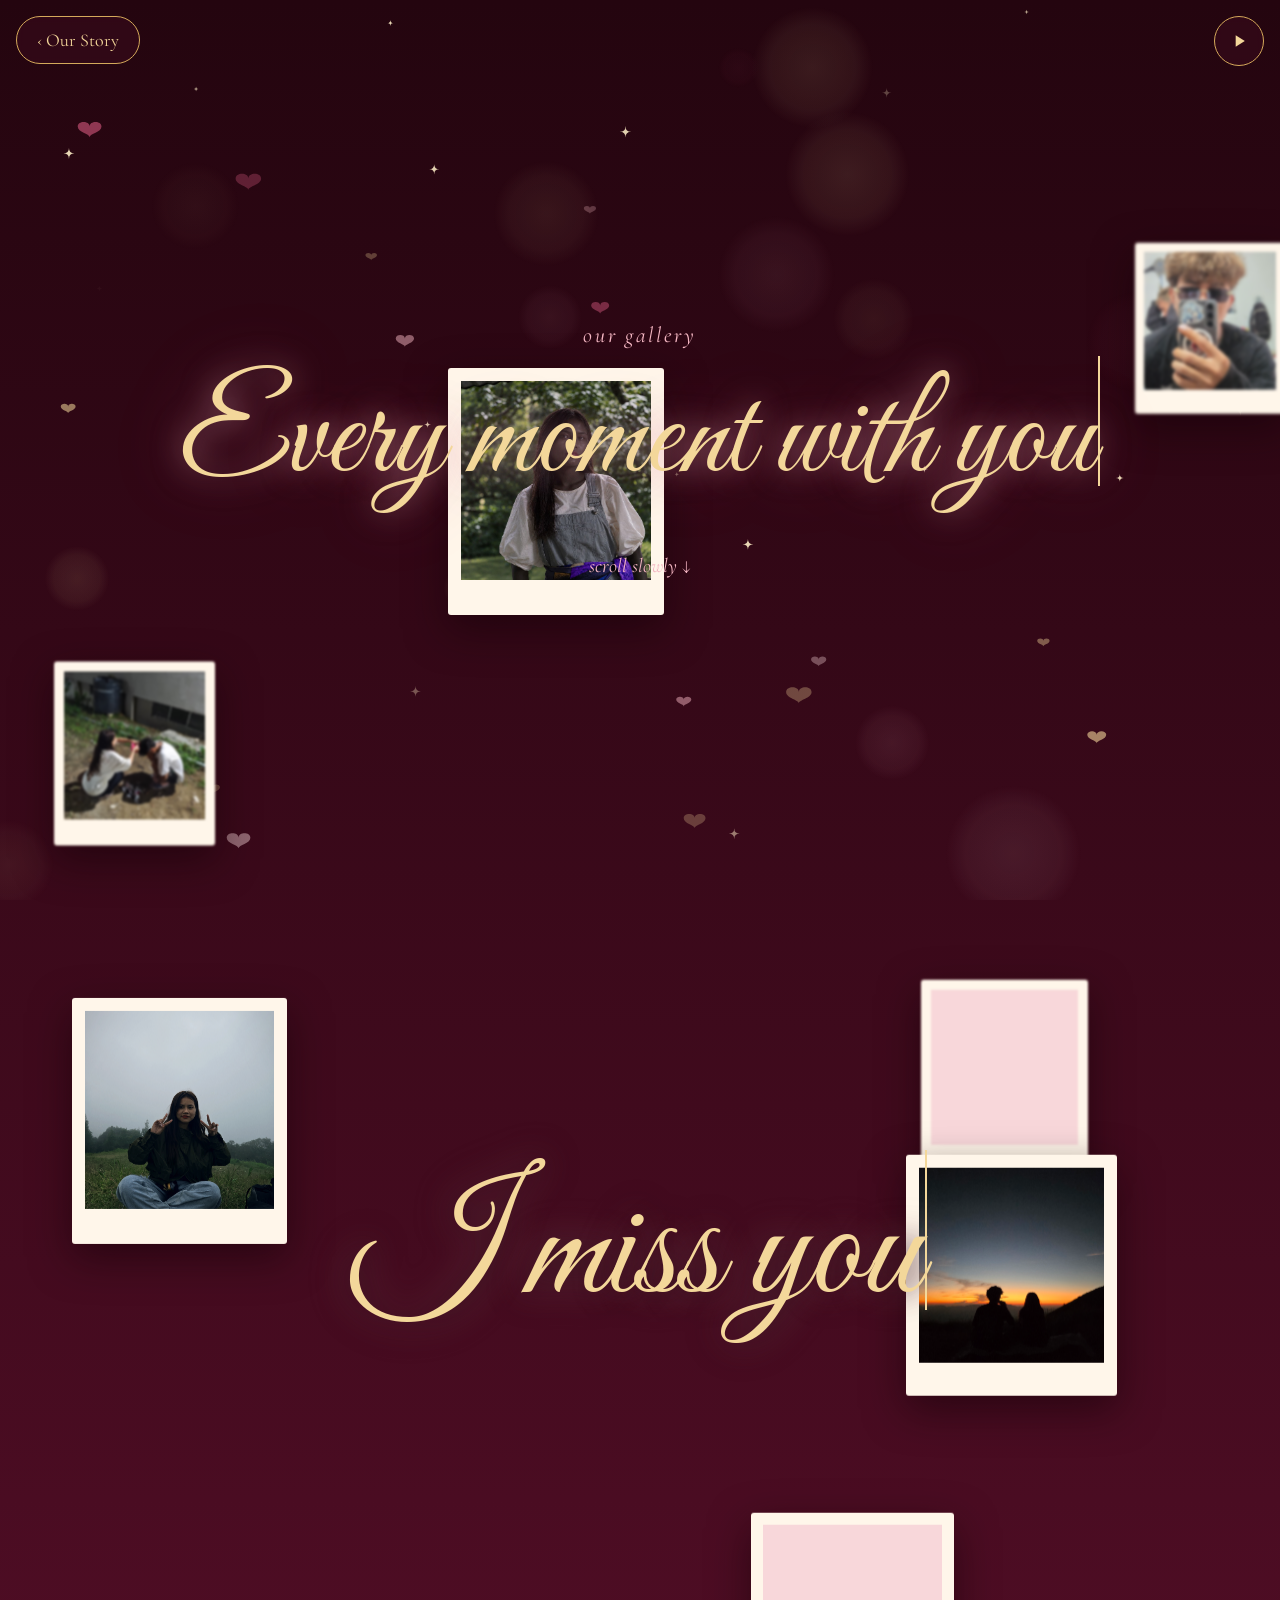
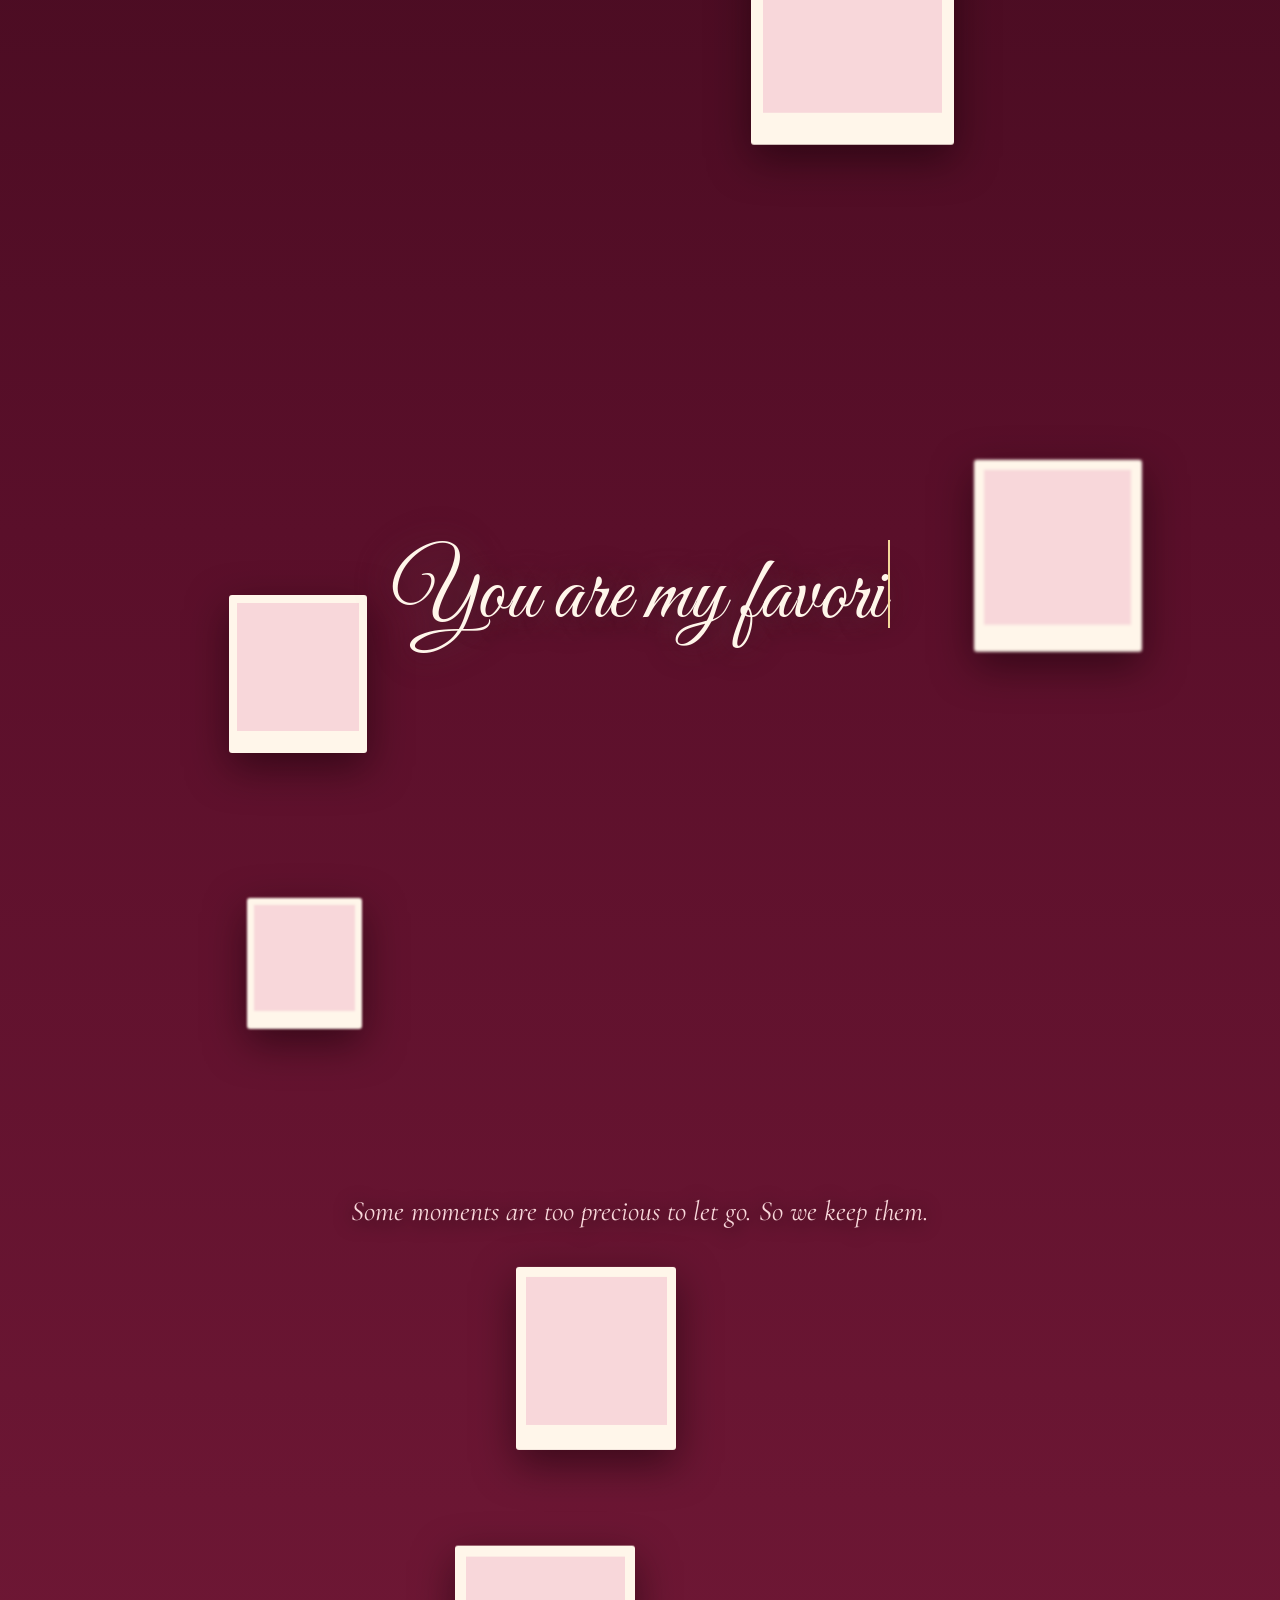
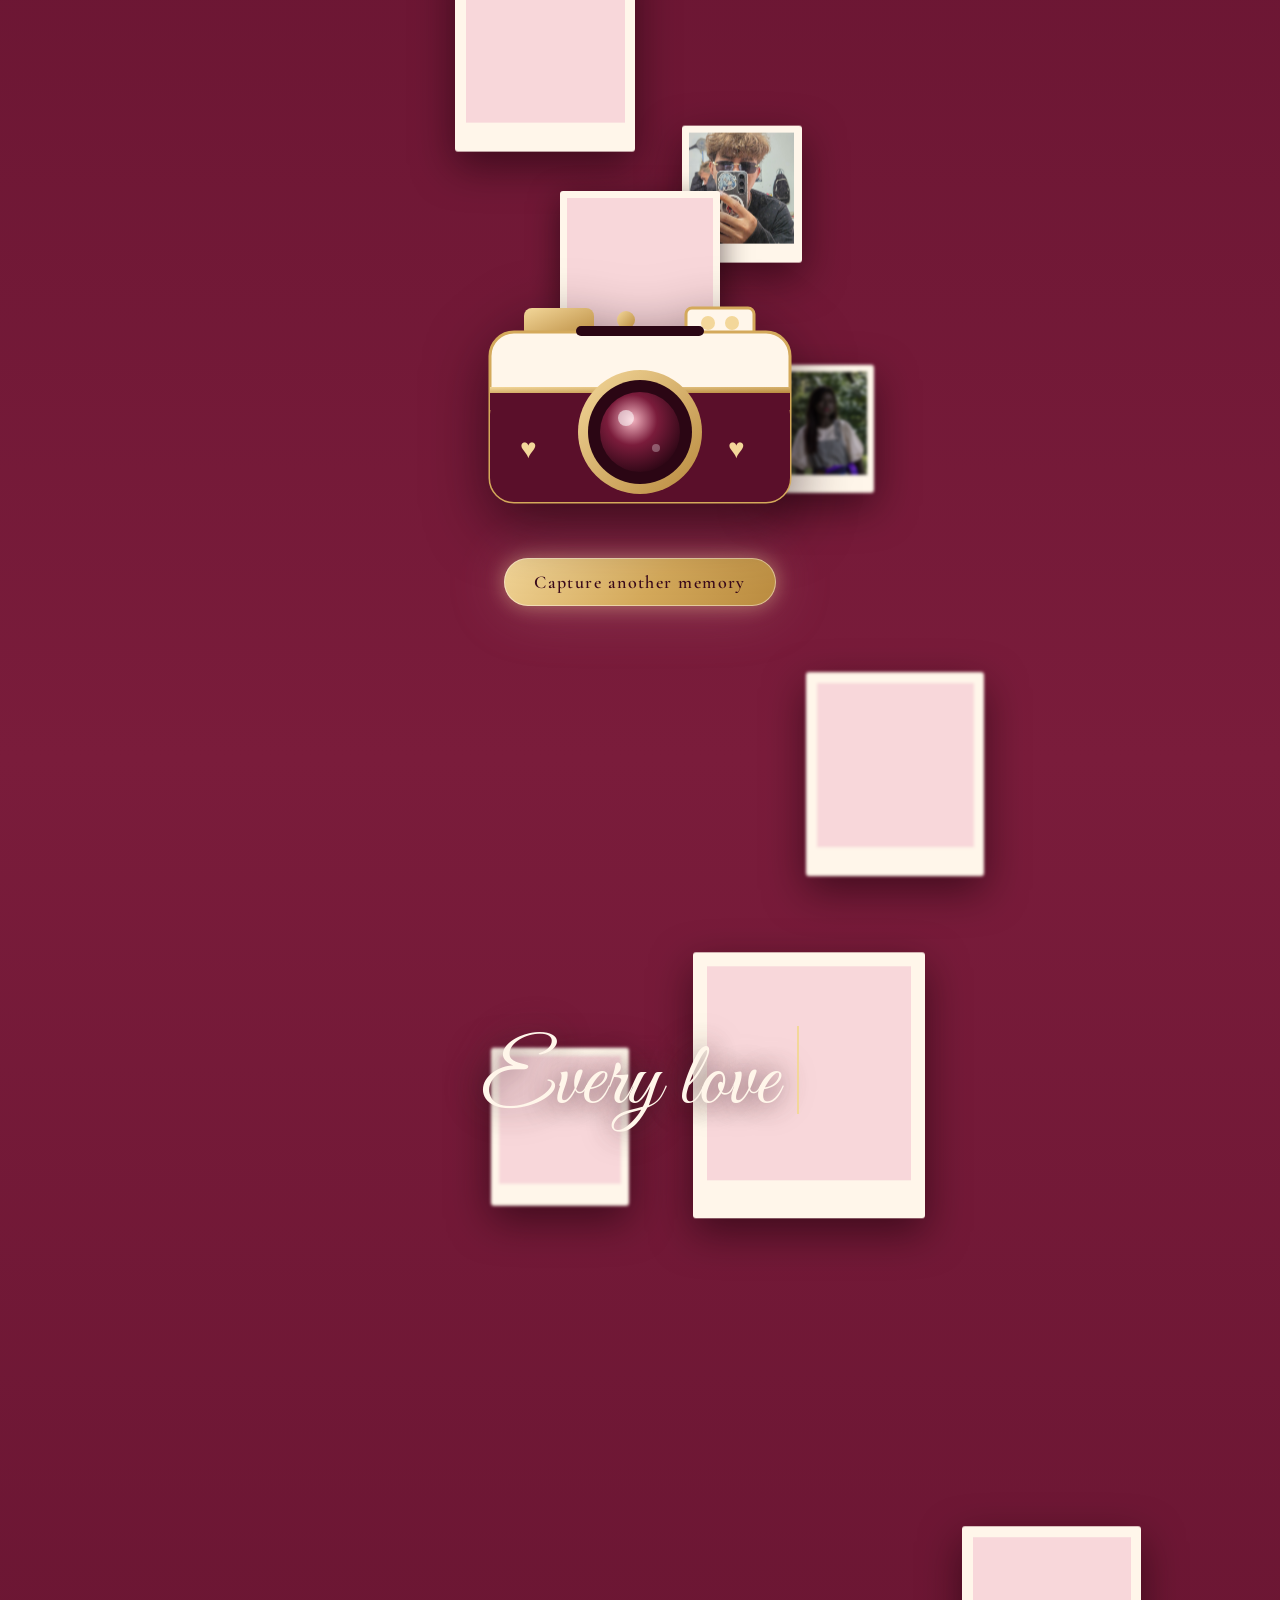
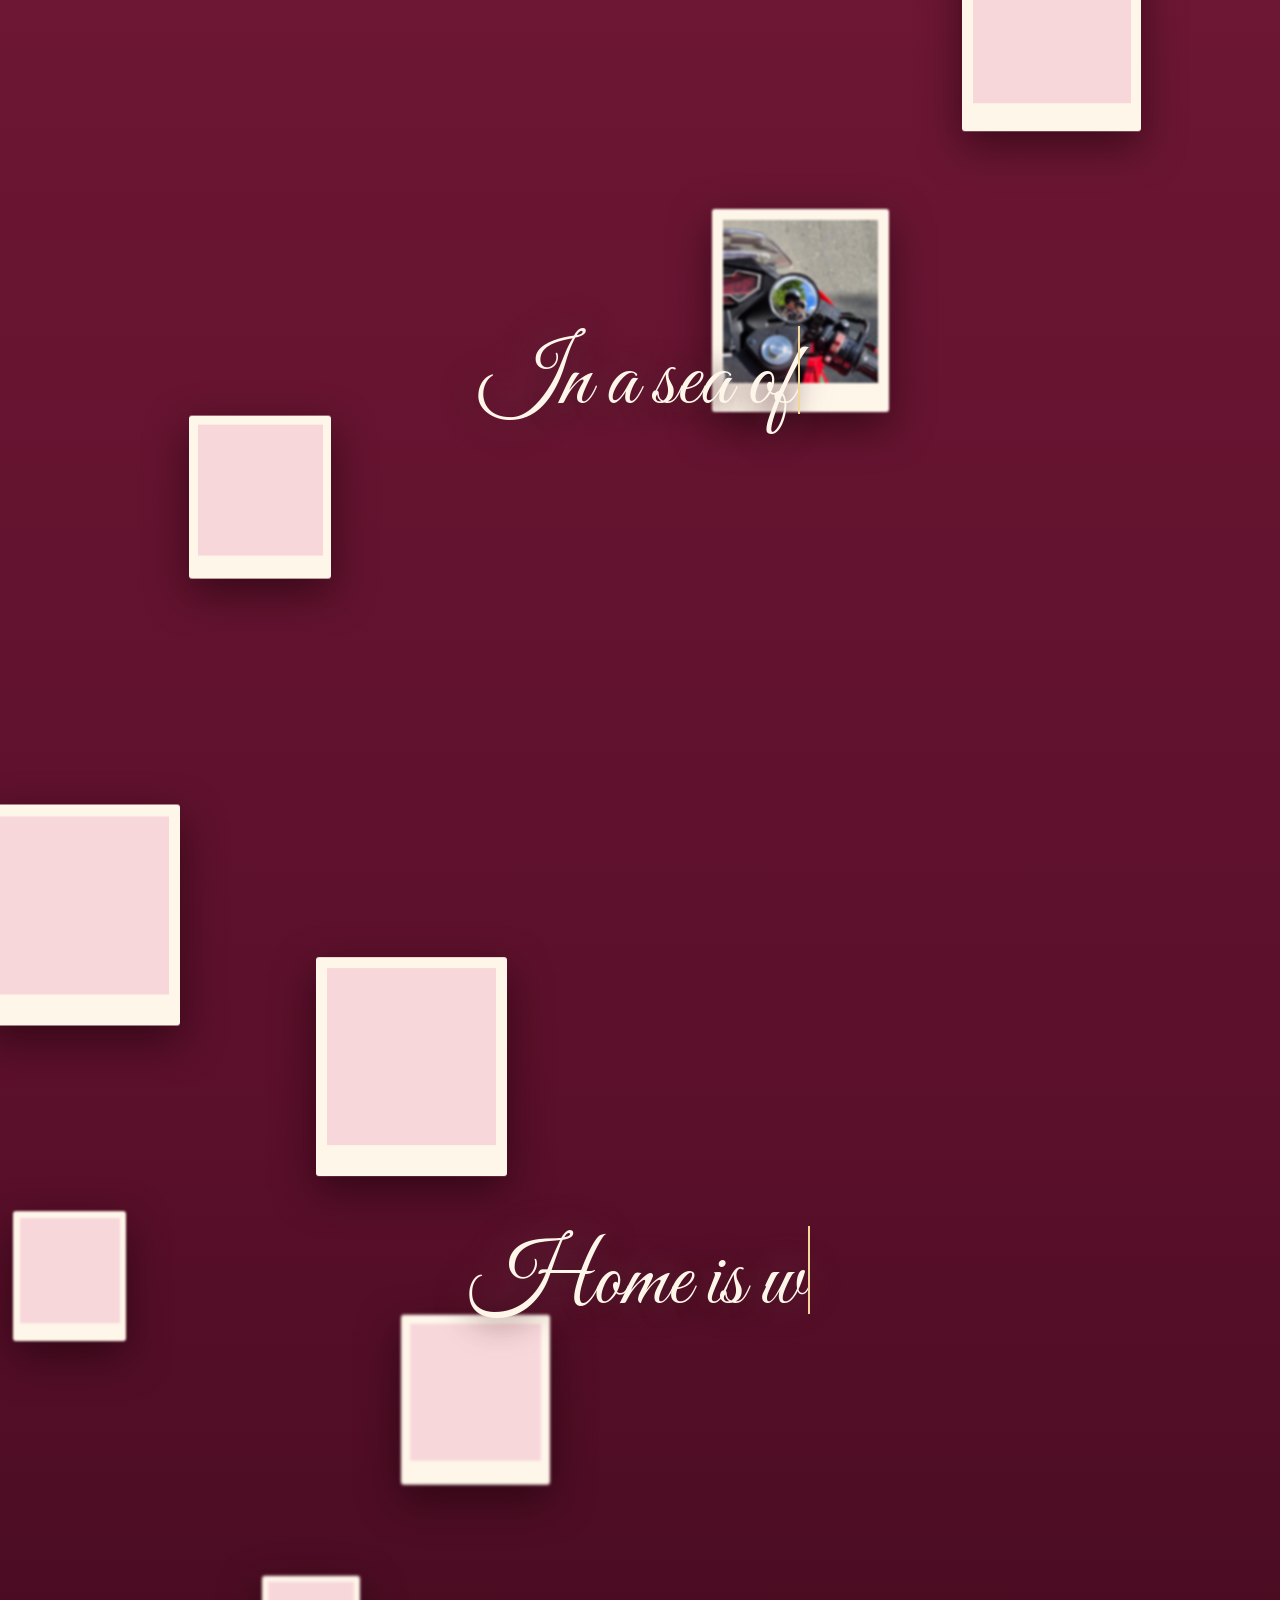
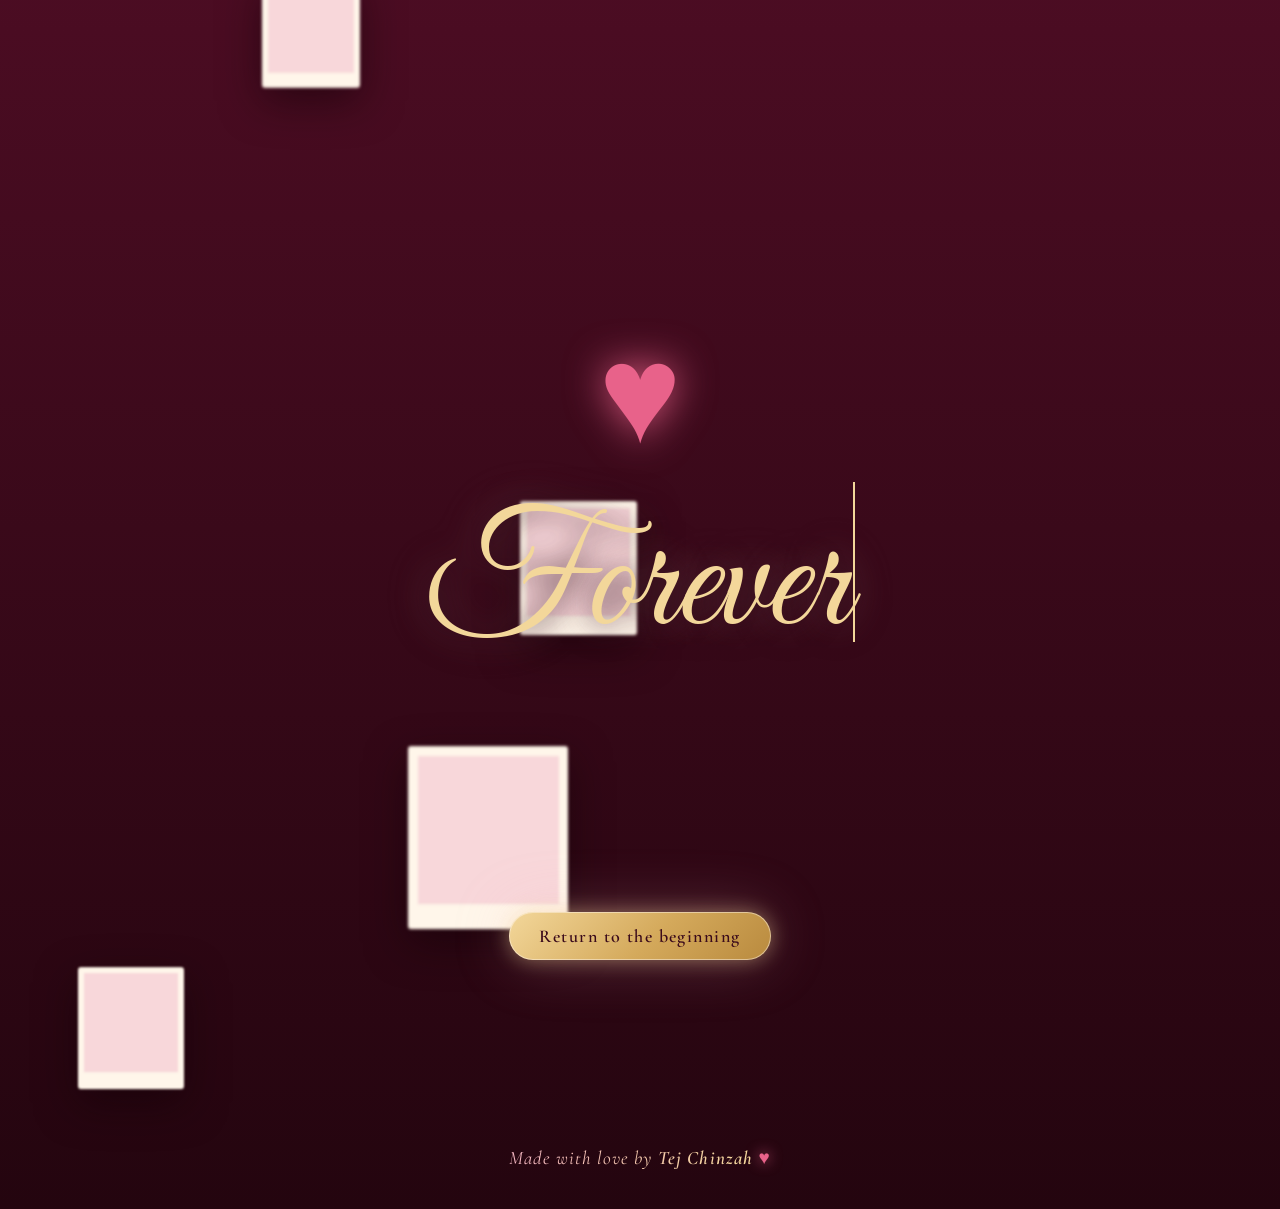
==== gallery.html @ 52e5affe "Initial commit: romantic couple gallery website" ====
<!DOCTYPE html>
<html lang="en">
<head>
<meta charset="utf-8">
<meta name="viewport" content="width=device-width, initial-scale=1, viewport-fit=cover">
<title>Our Gallery ♥</title>
<link rel="preconnect" href="https://fonts.googleapis.com">
<link rel="preconnect" href="https://fonts.gstatic.com" crossorigin>
<link href="https://fonts.googleapis.com/css2?family=Cormorant+Garamond:ital,wght@0,400;0,600;1,400&family=Great+Vibes&display=swap" rel="stylesheet">
<link rel="stylesheet" href="style.css">
</head>
<body data-page="gallery">
<canvas id="fx" aria-hidden="true"></canvas>
<div class="curtain" aria-hidden="true"><span>♥</span></div>
<div class="progress" id="progress"></div>

<a href="index.html" class="back-link" data-go>‹ Our Story</a>
<button class="music-btn" id="musicBtn" aria-label="Play or pause music" title="Music">
  <span class="eq"><i></i><i></i><i></i><i></i></span>
  <svg class="ico-play" viewBox="0 0 24 24" width="20" height="20"><path fill="currentColor" d="M8 5v14l11-7z"/></svg>
</button>

<main id="gallery">
  <!-- Floating, parallax photos are generated here by script.js -->
  <div class="photo-field" id="photoField" aria-hidden="true"></div>

  <section class="gallery-hero">
    <p class="kicker reveal">our gallery</p>
    <h1 class="script-title type" data-text="Every moment with you"></h1>
    <p class="scroll-hint reveal">scroll slowly ↓</p>
  </section>

  <section class="quote-section">
    <h2 class="quote huge type" data-text="I miss you"></h2>
  </section>

  <section class="quote-section">
    <h2 class="quote type" data-text="You are my favorite hello and my hardest goodbye"></h2>
  </section>

  <section class="camera-section" id="cameraSection">
    <p class="quote-small reveal">Some moments are too precious to let go. So we keep them.</p>
    <div class="camera-stage" id="stage">
      <div class="flash" id="flash"></div>
      <div class="camera" id="camera">
        <svg viewBox="0 0 320 260" role="img" aria-label="Vintage instant camera">
          <defs>
            <radialGradient id="lens" cx="40%" cy="35%" r="70%">
              <stop offset="0" stop-color="#f4b6c2"/><stop offset=".45" stop-color="#7a1c3b"/><stop offset="1" stop-color="#2b0614"/>
            </radialGradient>
            <linearGradient id="gold" x1="0" y1="0" x2="1" y2="1">
              <stop offset="0" stop-color="#f3d79a"/><stop offset="1" stop-color="#b98a3e"/>
            </linearGradient>
          </defs>
          <rect x="44" y="46" width="70" height="30" rx="8" fill="url(#gold)"/>
          <rect x="206" y="46" width="68" height="30" rx="6" fill="#fff6ea" stroke="#d4a95b" stroke-width="3"/>
          <circle cx="228" cy="61" r="7" fill="#f3d79a"/><circle cx="252" cy="61" r="7" fill="#f3d79a"/>
          <circle cx="146" cy="58" r="9" fill="url(#gold)"/>
          <rect x="10" y="70" width="300" height="170" rx="24" fill="#fff6ea" stroke="#d4a95b" stroke-width="3"/>
          <rect x="10" y="128" width="300" height="112" rx="24" fill="#5a0f2a"/>
          <rect x="10" y="128" width="300" height="20" fill="#5a0f2a"/>
          <rect x="10" y="125" width="300" height="6" fill="url(#gold)"/>
          <rect x="96" y="64" width="128" height="10" rx="5" fill="#2b0614"/>
          <circle cx="160" cy="170" r="62" fill="url(#gold)"/>
          <circle cx="160" cy="170" r="52" fill="#2b0614"/>
          <circle cx="160" cy="170" r="40" fill="url(#lens)"/>
          <circle cx="146" cy="156" r="8" fill="#fff" opacity=".55"/>
          <circle cx="176" cy="186" r="4" fill="#fff" opacity=".3"/>
          <text x="40" y="196" font-size="28" fill="#f3d79a" font-family="serif">♥</text>
          <text x="248" y="196" font-size="28" fill="#f3d79a" font-family="serif">♥</text>
        </svg>
      </div>
    </div>
    <button class="enter-btn small" id="shootBtn" type="button"><span class="shine"></span>Capture another memory</button>
  </section>

  <section class="quote-section">
    <h2 class="quote type" data-text="Every love story is beautiful, but ours is my favorite"></h2>
  </section>

  <section class="quote-section">
    <h2 class="quote type" data-text="In a sea of people, my eyes will always search for you"></h2>
  </section>

  <section class="quote-section">
    <h2 class="quote type" data-text="Home is wherever I am with you"></h2>
  </section>

  <section class="quote-section finale">
    <div class="big-heart reveal" aria-hidden="true">♥</div>
    <h2 class="quote huge type" data-text="Forever, and a day"></h2>
    <a href="index.html" class="enter-btn small reveal" data-go><span class="shine"></span>Return to the beginning</a>
  </section>

  <footer class="footer">
    <span class="made">Made with love by <b>Tej Chinzah</b></span> <span class="heart" aria-hidden="true">♥</span>
  </footer>
</main>
<script src="script.js"></script>
</body>
</html>
---- style.css ----
:root{
  --blush:#f8d7da; --pink:#f4b6c2; --rose:#c75a7c;
  --gold:#d4a95b; --gold-l:#f3d79a; --gold-d:#b98a3e;
  --burgundy:#5a0f2a; --wine:#3a0a1b; --night:#24050f;
  --cream:#fff6ea;
  --script:'Great Vibes','Snell Roundhand',cursive;
  --serif:'Cormorant Garamond',Georgia,'Times New Roman',serif;
}
*{box-sizing:border-box;margin:0;padding:0}
html{scroll-behavior:smooth;-webkit-text-size-adjust:100%}
body{
  font-family:var(--serif);font-size:20px;color:var(--cream);
  background:linear-gradient(180deg,var(--night) 0%,var(--burgundy) 28%,#7a1c3b 52%,var(--burgundy) 78%,var(--night) 100%);
  background-attachment:scroll;overflow-x:hidden;min-height:100svh;
}
body[data-page="landing"]{
  background:radial-gradient(ellipse at 50% 30%,#7a1c3b 0%,var(--burgundy) 45%,var(--night) 100%);
  overflow:hidden;height:100svh;
}
a{color:inherit;text-decoration:none}
#fx{position:fixed;inset:0;width:100%;height:100%;z-index:1;pointer-events:none}

/* ---------- Page transition ---------- */
.curtain{position:fixed;inset:0;z-index:100;pointer-events:none;display:grid;place-items:center;
  background:radial-gradient(circle,#c75a7c 0%,var(--burgundy) 70%);
  clip-path:circle(0% at 50% 50%);animation:curtainOut 1.3s .1s cubic-bezier(.7,0,.2,1) both}
.curtain span{font-size:80px;color:var(--gold-l);animation:beat 1s infinite}
body.leaving .curtain{animation:curtainIn .9s cubic-bezier(.7,0,.2,1) forwards;pointer-events:all}
@keyframes curtainOut{from{clip-path:circle(150% at 50% 50%)}to{clip-path:circle(0% at 50% 50%)}}
@keyframes curtainIn{from{clip-path:circle(0% at 50% 50%)}to{clip-path:circle(150% at 50% 50%)}}

/* ---------- Music button ---------- */
.music-btn{position:fixed;top:max(16px,env(safe-area-inset-top));right:16px;z-index:60;width:50px;height:50px;border-radius:50%;
  border:1px solid var(--gold);background:rgba(58,10,27,.6);backdrop-filter:blur(6px);color:var(--gold-l);
  display:grid;place-items:center;cursor:pointer;transition:box-shadow .3s,transform .3s}
.music-btn:hover{transform:scale(1.08);box-shadow:0 0 22px rgba(243,215,154,.55)}
.music-btn:focus-visible,.enter-btn:focus-visible,.back-link:focus-visible{outline:2px solid var(--gold-l);outline-offset:4px}
.music-btn .eq{display:none;gap:3px;align-items:flex-end;height:18px}
.music-btn .eq i{width:3px;background:var(--gold-l);border-radius:2px;height:6px;animation:eq 1s ease-in-out infinite}
.music-btn .eq i:nth-child(2){animation-delay:.2s}.music-btn .eq i:nth-child(3){animation-delay:.4s}.music-btn .eq i:nth-child(4){animation-delay:.6s}
.music-btn.playing .eq{display:flex}.music-btn.playing .ico-play{display:none}
.music-btn.playing{animation:glow 2.4s ease-in-out infinite}
@keyframes eq{0%,100%{height:5px}50%{height:18px}}
@keyframes glow{0%,100%{box-shadow:0 0 8px rgba(243,215,154,.3)}50%{box-shadow:0 0 24px rgba(243,215,154,.7)}}

/* ---------- Landing ---------- */
.hero{position:relative;z-index:5;height:100svh;display:flex;flex-direction:column;align-items:center;justify-content:center;
  text-align:center;padding:24px 20px 90px}
.kicker{font-style:italic;font-size:clamp(17px,2.4vw,22px);color:var(--pink);letter-spacing:.12em}
.title{font-family:var(--script);font-weight:400;font-size:clamp(68px,17vw,190px);line-height:1.05;color:var(--gold-l);
  text-shadow:0 0 30px rgba(244,182,194,.55),0 0 80px rgba(199,90,124,.5);margin:6px 0}
.title span{display:inline-block;opacity:0;transform:translateY(30px) scale(.8);filter:blur(10px);animation:letterIn 1.1s cubic-bezier(.2,.7,.2,1) forwards}
@keyframes letterIn{to{opacity:1;transform:none;filter:none}}
.names{font-family:var(--script);font-size:clamp(34px,6vw,64px);color:var(--blush)}
.amp{color:var(--gold);padding:0 .15em}
.tagline{min-height:3.2em;max-width:640px;font-size:clamp(19px,2.6vw,26px);font-style:italic;color:var(--cream);margin:18px 0 28px;line-height:1.5}
.hint{margin-top:22px;font-size:16px;color:var(--pink);opacity:.8}
.fade-late{opacity:0;animation:fadeUp 1.4s var(--d,0s) ease forwards}
@keyframes fadeUp{from{opacity:0;transform:translateY(22px)}to{opacity:1;transform:none}}

.type.typing::after,.type-auto.typing::after{content:"";display:inline-block;width:2px;height:1em;margin-left:4px;vertical-align:-.12em;background:var(--gold-l);animation:blink .7s steps(1) infinite}
@keyframes blink{50%{opacity:0}}

/* Glowing button */
.enter-btn{position:relative;display:inline-flex;align-items:center;gap:12px;padding:17px 42px;border-radius:60px;overflow:hidden;
  font-family:var(--serif);font-size:22px;font-weight:600;letter-spacing:.08em;color:var(--wine);cursor:pointer;border:0;
  background:linear-gradient(135deg,var(--gold-l),var(--gold) 55%,var(--gold-d));
  box-shadow:0 0 0 1px rgba(255,246,234,.5) inset,0 0 20px rgba(243,215,154,.45),0 0 60px rgba(244,182,194,.25);
  animation:pulseGlow 2.8s ease-in-out infinite;transition:transform .35s,box-shadow .35s}
.enter-btn.fade-late{animation:fadeUp 1.4s var(--d,0s) ease forwards,pulseGlow 2.8s 7s ease-in-out infinite}
.enter-btn:hover{transform:translateY(-4px) scale(1.05);box-shadow:0 0 0 1px rgba(255,246,234,.7) inset,0 0 38px rgba(243,215,154,.9),0 0 110px rgba(244,182,194,.65)}
.enter-btn .shine{position:absolute;top:0;left:-80%;width:50%;height:100%;background:linear-gradient(100deg,transparent,rgba(255,255,255,.75),transparent);transform:skewX(-20deg);transition:left .8s}
.enter-btn:hover .shine{left:130%}
.heart-ico{color:var(--burgundy);animation:beat 1.4s infinite}
.enter-btn.small{font-size:18px;padding:13px 30px}
@keyframes pulseGlow{0%,100%{box-shadow:0 0 0 1px rgba(255,246,234,.5) inset,0 0 16px rgba(243,215,154,.35),0 0 44px rgba(244,182,194,.2)}
  50%{box-shadow:0 0 0 1px rgba(255,246,234,.6) inset,0 0 30px rgba(243,215,154,.7),0 0 80px rgba(244,182,194,.45)}}

/* ---------- Footer ---------- */
.footer{position:relative;z-index:5;text-align:center;padding:60px 20px calc(40px + env(safe-area-inset-bottom));font-size:19px;letter-spacing:.06em;color:var(--blush)}
.footer-abs{position:absolute;left:0;right:0;bottom:0;padding:0 20px calc(22px + env(safe-area-inset-bottom))}
.footer .made{font-style:italic;background:linear-gradient(90deg,var(--pink),var(--gold-l),var(--pink));background-size:200% 100%;
  -webkit-background-clip:text;background-clip:text;color:transparent;animation:shimmer 5s linear infinite}
.footer b{font-weight:600}
.heart{display:inline-block;color:#e8628a;text-shadow:0 0 14px rgba(232,98,138,.9);animation:beat 1.3s ease-in-out infinite}
@keyframes shimmer{to{background-position:-200% 0}}
@keyframes beat{0%,100%{transform:scale(1)}15%{transform:scale(1.25)}30%{transform:scale(1)}45%{transform:scale(1.18)}}

/* ---------- Gallery ---------- */
.progress{position:fixed;top:0;left:0;height:3px;width:0;z-index:70;background:linear-gradient(90deg,var(--pink),var(--gold-l));box-shadow:0 0 12px var(--gold)}
.back-link{position:fixed;top:max(16px,env(safe-area-inset-top));left:16px;z-index:60;padding:12px 20px;border-radius:30px;font-size:18px;
  border:1px solid var(--gold);background:rgba(58,10,27,.6);backdrop-filter:blur(6px);color:var(--gold-l);transition:box-shadow .3s}
.back-link:hover{box-shadow:0 0 20px rgba(243,215,154,.5)}
#gallery{position:relative}
.photo-field{position:absolute;inset:0;z-index:2;overflow:hidden;pointer-events:none}
section{position:relative;z-index:5}
.gallery-hero,.quote-section{min-height:100svh;display:flex;flex-direction:column;align-items:center;justify-content:center;text-align:center;padding:90px 24px}
.script-title{font-family:var(--script);font-weight:400;font-size:clamp(50px,11vw,130px);line-height:1.1;color:var(--gold-l);min-height:1.2em;
  text-shadow:0 0 30px rgba(244,182,194,.5),0 0 70px rgba(199,90,124,.45);margin:8px 0}
.scroll-hint{margin-top:34px;color:var(--pink);font-style:italic;animation:bob 2.4s ease-in-out infinite}
@keyframes bob{50%{transform:translateY(8px)}}
.quote{font-family:var(--script);font-weight:400;font-size:clamp(40px,7.5vw,88px);line-height:1.25;max-width:980px;min-height:2.5em;
  color:var(--cream);text-shadow:0 2px 30px rgba(36,5,15,.9),0 0 40px rgba(244,182,194,.35)}
.quote.huge{font-size:clamp(60px,13vw,160px);color:var(--gold-l)}
.quote-small{font-style:italic;font-size:clamp(20px,3vw,28px);max-width:620px;color:var(--blush);line-height:1.5;padding:0 12px;text-shadow:0 2px 20px var(--night)}
.big-heart{font-size:clamp(70px,14vw,140px);color:#e8628a;text-shadow:0 0 40px rgba(232,98,138,.9);animation:beat 1.6s infinite}
.finale .enter-btn{margin-top:30px}

/* Scroll reveal */
.reveal{opacity:0;transform:translateY(40px) scale(.97);filter:blur(8px);transition:opacity 1.2s ease,transform 1.2s cubic-bezier(.2,.7,.2,1),filter 1.2s}
.reveal.in{opacity:1;transform:none;filter:none}

/* Floating photos: .fp (parallax) > .fp-in (reveal) > .frame (float + fade) */
.fp{position:absolute;will-change:transform}
.fp-in{opacity:0;transform:scale(.6) rotate(var(--r0,0deg));transition:opacity 1.6s,transform 1.6s cubic-bezier(.2,.8,.2,1)}
.fp.in .fp-in{opacity:1;transform:none}
.frame{background:var(--cream);padding:6% 6% 16%;border-radius:3px;box-shadow:0 14px 40px rgba(20,2,8,.55);
  animation:drift var(--dur,9s) ease-in-out var(--del,0s) infinite alternate,fadePulse var(--fdur,12s) ease-in-out var(--del,0s) infinite alternate;
  filter:blur(var(--blur,0px))}
.frame img{display:block;width:100%;aspect-ratio:1/1.05;object-fit:cover;background:var(--blush)}
@keyframes drift{from{transform:translate(-10px,-14px) rotate(calc(var(--rot,0deg) - 3deg))}to{transform:translate(12px,16px) rotate(calc(var(--rot,0deg) + 3deg))}}
@keyframes fadePulse{from{opacity:var(--o,.8)}45%{opacity:var(--o,.8)}to{opacity:calc(var(--o,.8) * .35)}}

/* Camera */
.camera-section{min-height:100svh;display:flex;flex-direction:column;align-items:center;justify-content:flex-start;padding:90px 0 80px;overflow:hidden}
.camera-stage{position:relative;width:100%;height:max(720px,100svh);margin:10px 0 10px}
.camera{position:absolute;left:50%;bottom:20px;width:min(320px,72vw);transform:translateX(-50%);z-index:2;filter:drop-shadow(0 20px 30px rgba(20,2,8,.6))}
.camera svg{display:block;width:100%;height:auto;overflow:visible}
.camera.shoot{animation:shake .45s}
@keyframes shake{20%{transform:translateX(-50%) rotate(-2deg) scale(1.03)}50%{transform:translateX(-50%) rotate(1.5deg)}100%{transform:translateX(-50%)}}
.flash{position:absolute;inset:-20% 0;background:radial-gradient(circle at 50% 80%,#fff,rgba(255,246,234,.5) 40%,transparent 70%);opacity:0;pointer-events:none;z-index:6}
.flash.go{animation:flash .6s ease-out}
@keyframes flash{0%{opacity:0}15%{opacity:.95}100%{opacity:0}}
.polaroid{position:absolute;z-index:1;transform:translate(-50%,0) translate(var(--tx,0px),var(--ty,0px)) rotate(var(--r,0deg));
  transition:transform var(--t,1.4s) cubic-bezier(.3,.8,.3,1)}
.polaroid.out{z-index:3}
.pol-in{background:var(--cream);padding:7px 7px 0;border-radius:3px;box-shadow:0 10px 30px rgba(20,2,8,.6);animation:drift 8s ease-in-out infinite alternate;--rot:0deg;
  transition:transform .35s}
.polaroid:hover .pol-in{transform:scale(1.12);animation-play-state:paused}
.pol-in img{display:block;width:100%;aspect-ratio:1/1;object-fit:cover;background:var(--blush)}
.pol-in span{display:block;font-family:var(--script);color:var(--burgundy);text-align:center;font-size:20px;padding:6px 0 8px;line-height:1.2}
.camera-section .enter-btn{margin-top:6px}

@media (max-width:640px){
  body{font-size:18px}
  .music-btn{width:44px;height:44px}
  .enter-btn{padding:15px 30px;font-size:19px}
  .back-link{padding:10px 16px;font-size:16px}
}
@media (prefers-reduced-motion:reduce){
  *,*::before,*::after{animation-duration:.01ms!important;animation-iteration-count:1!important;transition-duration:.01ms!important}
  .title span,.fade-late{opacity:1!important;transform:none!important;filter:none!important}
}
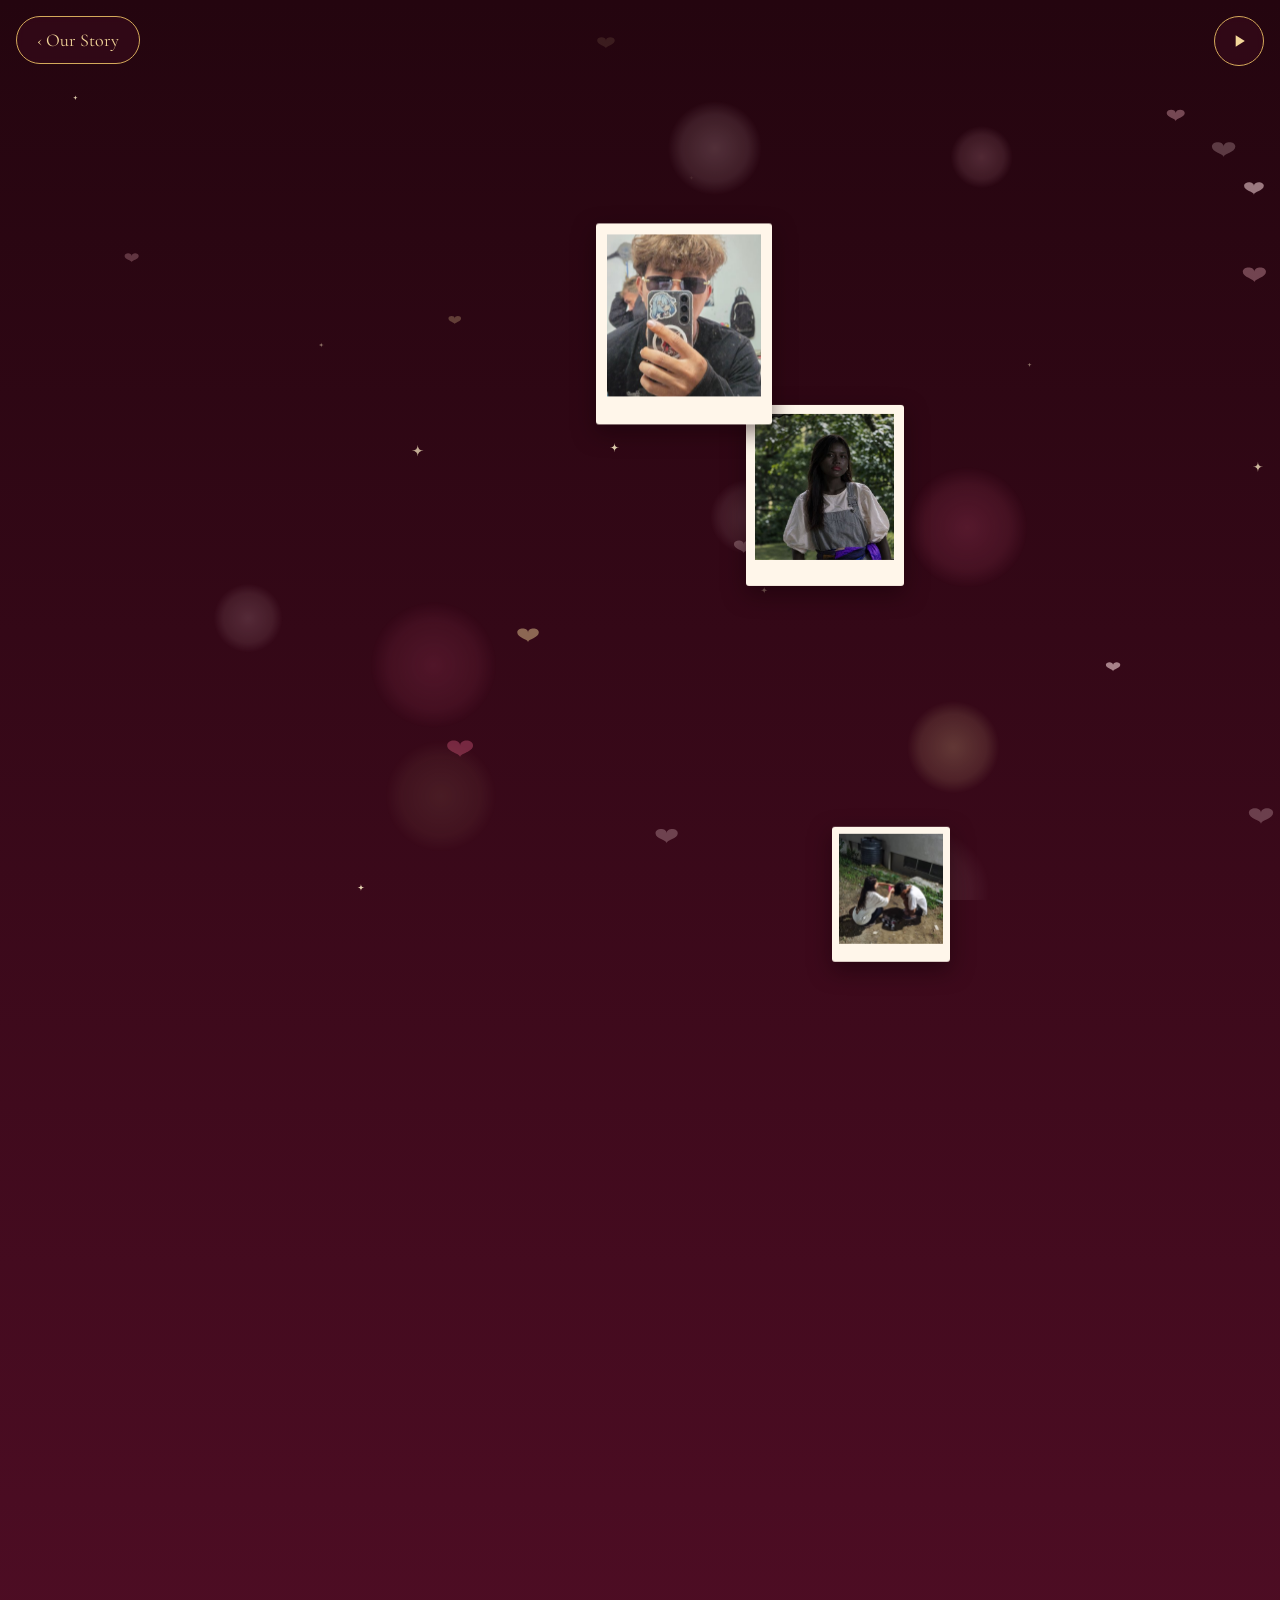
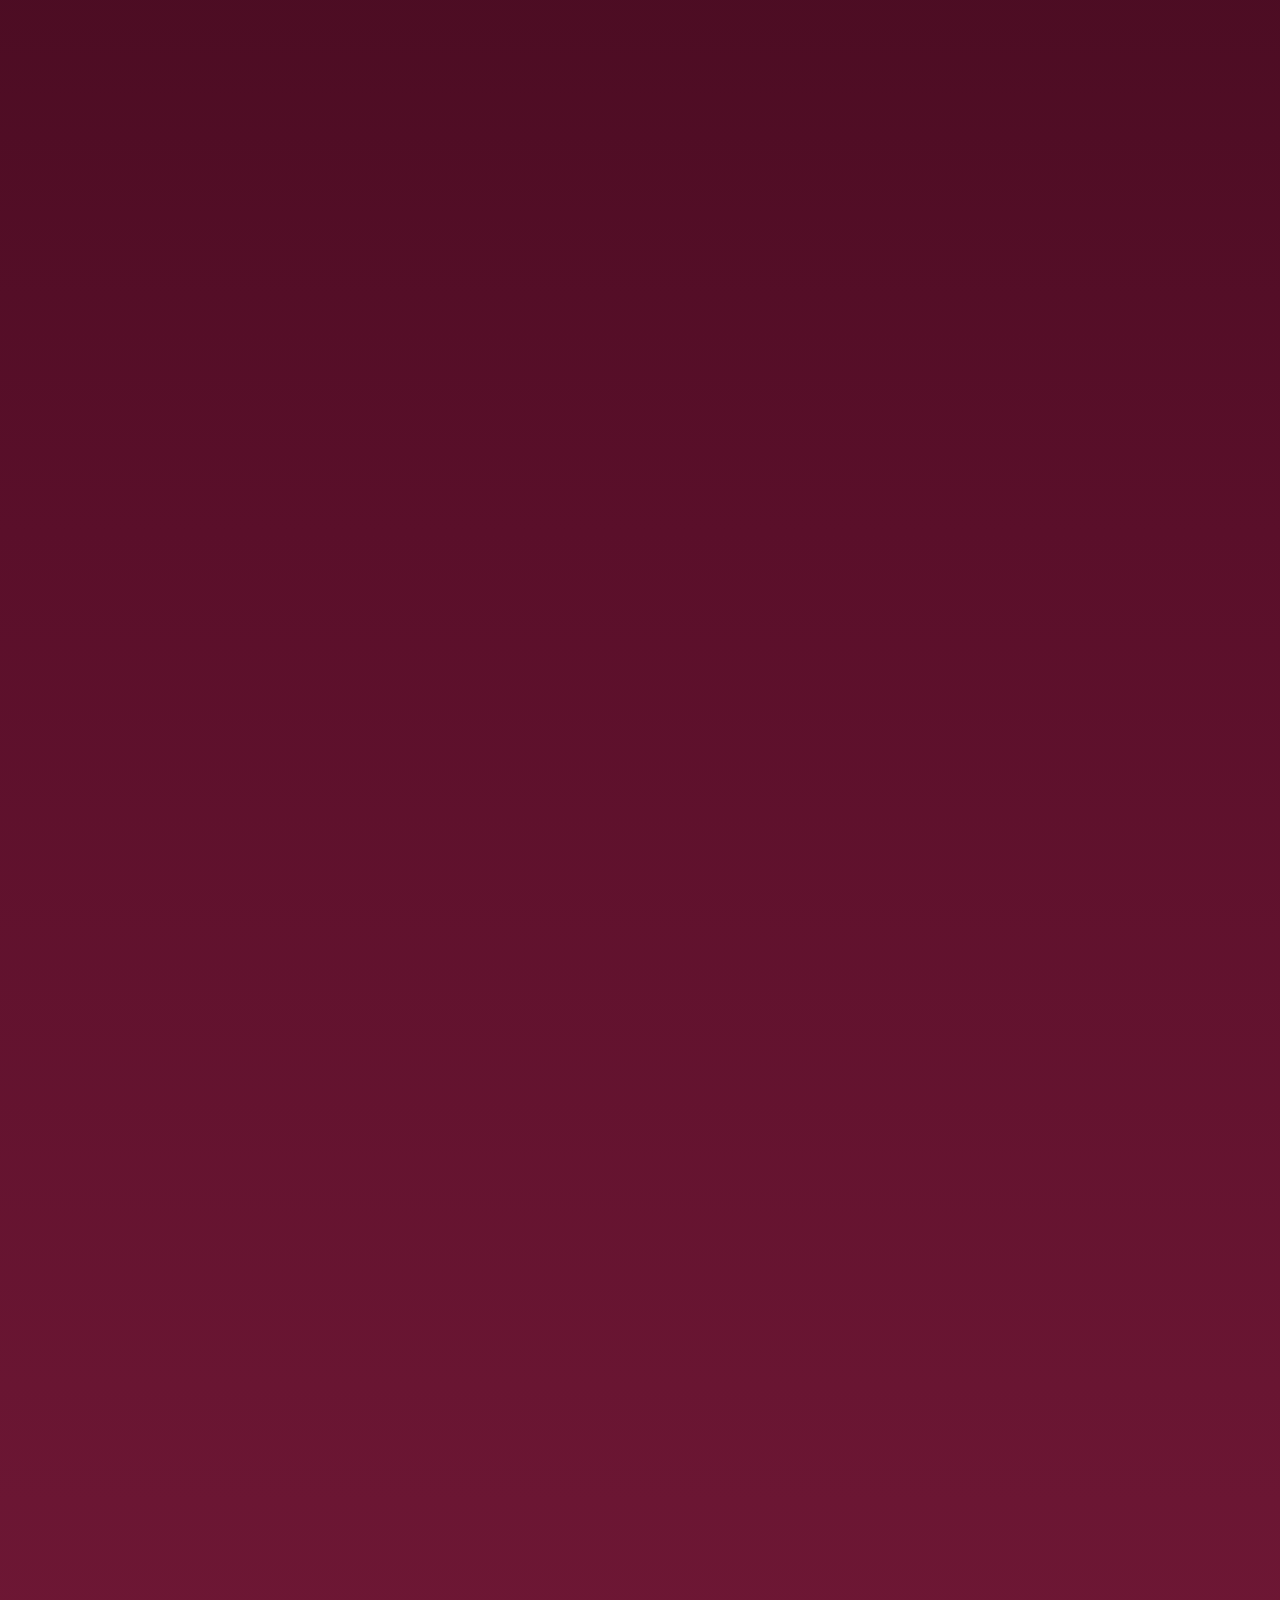
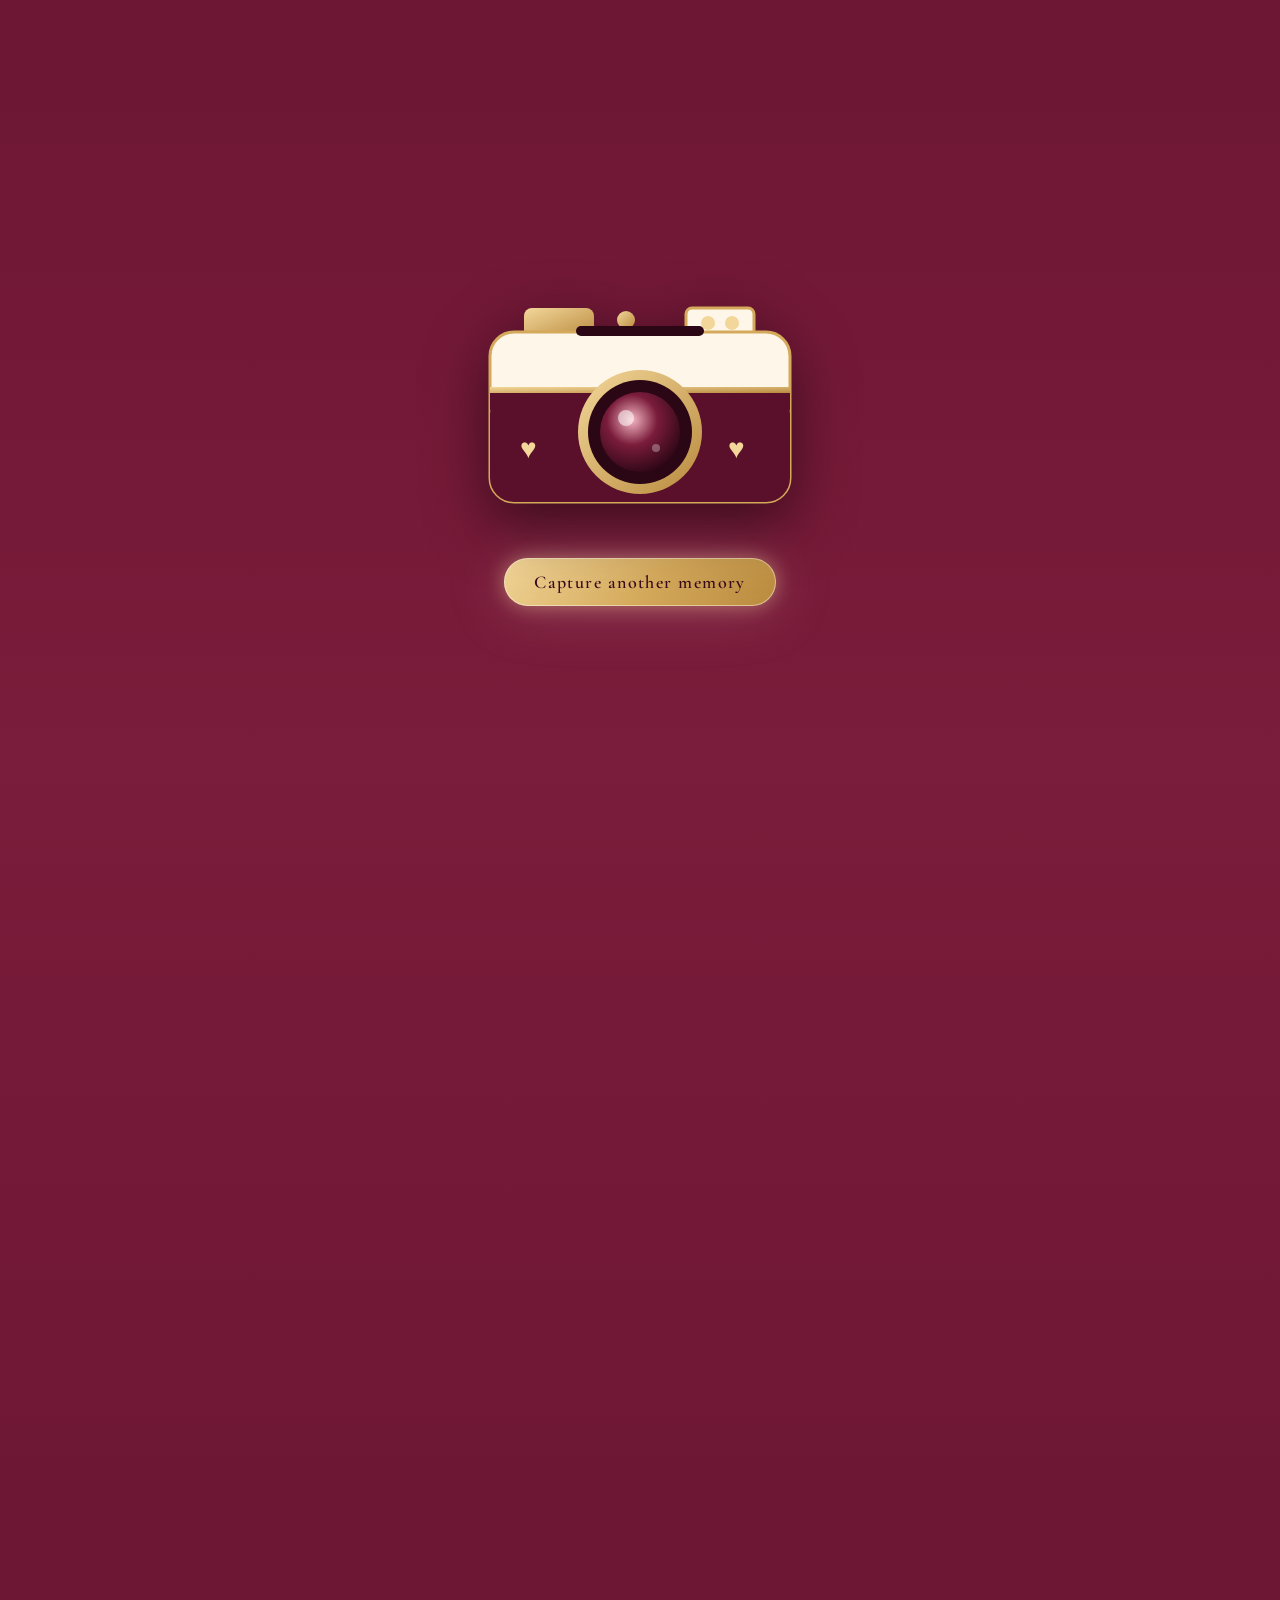
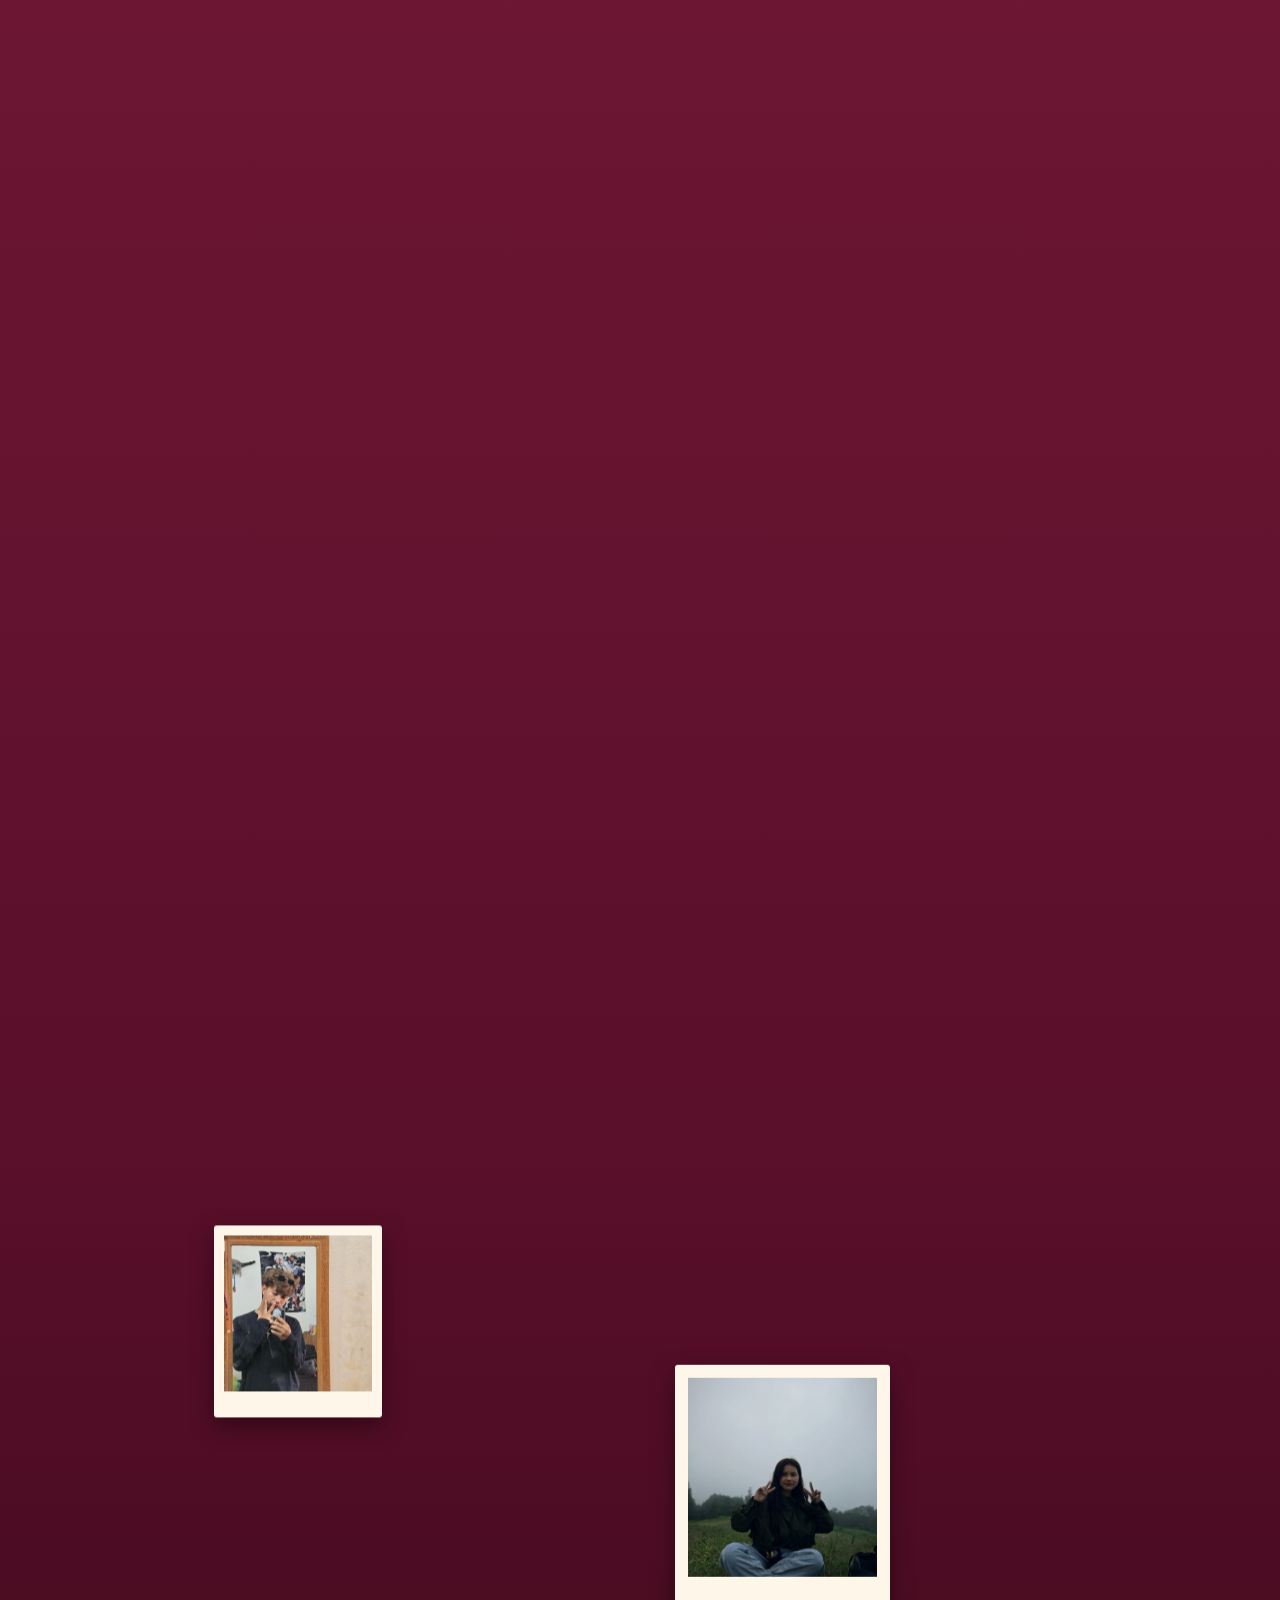
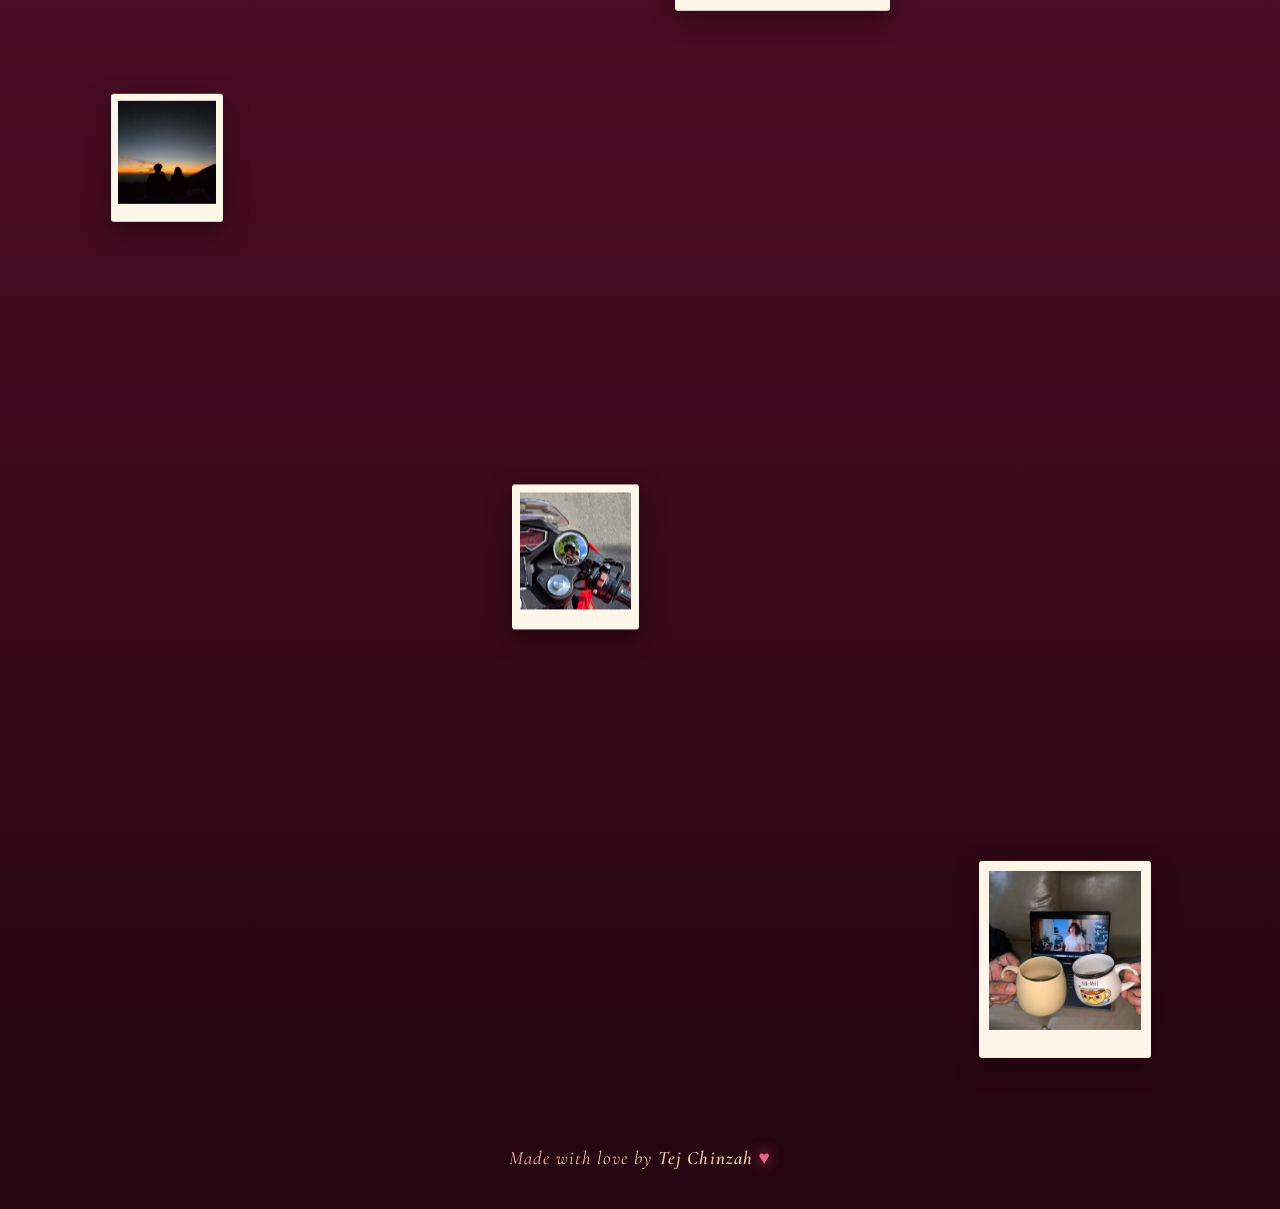
==== commit f2fb8978: "Add loader to gallery page for loading state" ====
--- a/gallery.html
+++ b/gallery.html
@@ -12,6 +12,11 @@
 <body data-page="gallery">
 <canvas id="fx" aria-hidden="true"></canvas>
 <div class="curtain" aria-hidden="true"><span>♥</span></div>
+<div class="loader" id="loader" aria-live="polite">
+  <span class="loader-heart">♥</span>
+  <p id="loadTxt">Gathering our memories… 0%</p>
+  <div class="loader-bar"><i id="loadBar"></i></div>
+</div>
 <div class="progress" id="progress"></div>
 
 <a href="index.html" class="back-link" data-go>‹ Our Story</a>
--- a/style.css
+++ b/style.css
@@ -107,16 +107,16 @@
 .finale .enter-btn{margin-top:30px}
 
 /* Scroll reveal */
-.reveal{opacity:0;transform:translateY(40px) scale(.97);filter:blur(8px);transition:opacity 1.2s ease,transform 1.2s cubic-bezier(.2,.7,.2,1),filter 1.2s}
-.reveal.in{opacity:1;transform:none;filter:none}
+.reveal{opacity:0;transform:translateY(40px) scale(.97);transition:opacity 1.2s ease,transform 1.2s cubic-bezier(.2,.7,.2,1)}
+.reveal.in{opacity:1;transform:none}
 
 /* Floating photos: .fp (parallax) > .fp-in (reveal) > .frame (float + fade) */
-.fp{position:absolute;will-change:transform}
+.fp{position:absolute;will-change:transform;backface-visibility:hidden}
 .fp-in{opacity:0;transform:scale(.6) rotate(var(--r0,0deg));transition:opacity 1.6s,transform 1.6s cubic-bezier(.2,.8,.2,1)}
 .fp.in .fp-in{opacity:1;transform:none}
-.frame{background:var(--cream);padding:6% 6% 16%;border-radius:3px;box-shadow:0 14px 40px rgba(20,2,8,.55);
+.frame{background:var(--cream);padding:6% 6% 16%;border-radius:3px;box-shadow:0 8px 22px rgba(20,2,8,.5);
   animation:drift var(--dur,9s) ease-in-out var(--del,0s) infinite alternate,fadePulse var(--fdur,12s) ease-in-out var(--del,0s) infinite alternate;
-  filter:blur(var(--blur,0px))}
+  will-change:transform,opacity}
 .frame img{display:block;width:100%;aspect-ratio:1/1.05;object-fit:cover;background:var(--blush)}
 @keyframes drift{from{transform:translate(-10px,-14px) rotate(calc(var(--rot,0deg) - 3deg))}to{transform:translate(12px,16px) rotate(calc(var(--rot,0deg) + 3deg))}}
 @keyframes fadePulse{from{opacity:var(--o,.8)}45%{opacity:var(--o,.8)}to{opacity:calc(var(--o,.8) * .35)}}
@@ -134,7 +134,7 @@
 .polaroid{position:absolute;z-index:1;transform:translate(-50%,0) translate(var(--tx,0px),var(--ty,0px)) rotate(var(--r,0deg));
   transition:transform var(--t,1.4s) cubic-bezier(.3,.8,.3,1)}
 .polaroid.out{z-index:3}
-.pol-in{background:var(--cream);padding:7px 7px 0;border-radius:3px;box-shadow:0 10px 30px rgba(20,2,8,.6);animation:drift 8s ease-in-out infinite alternate;--rot:0deg;
+.pol-in{background:var(--cream);padding:7px 7px 0;border-radius:3px;box-shadow:0 8px 20px rgba(20,2,8,.55);animation:drift 8s ease-in-out infinite alternate;--rot:0deg;
   transition:transform .35s}
 .polaroid:hover .pol-in{transform:scale(1.12);animation-play-state:paused}
 .pol-in img{display:block;width:100%;aspect-ratio:1/1;object-fit:cover;background:var(--blush)}
@@ -151,3 +151,12 @@
   *,*::before,*::after{animation-duration:.01ms!important;animation-iteration-count:1!important;transition-duration:.01ms!important}
   .title span,.fade-late{opacity:1!important;transform:none!important;filter:none!important}
 }
+
+/* ---------- Loading screen (gallery) ---------- */
+.loader{position:fixed;inset:0;z-index:90;display:flex;flex-direction:column;align-items:center;justify-content:center;gap:18px;
+  background:radial-gradient(ellipse at 50% 40%,#7a1c3b,var(--night));transition:opacity .8s ease,visibility .8s}
+.loader.done{opacity:0;visibility:hidden}
+.loader-heart{font-size:64px;color:#e8628a;text-shadow:0 0 30px rgba(232,98,138,.9);animation:beat 1.2s infinite}
+.loader p{font-style:italic;color:var(--blush);font-size:20px;text-align:center;padding:0 20px}
+.loader-bar{width:min(260px,70vw);height:3px;border-radius:3px;background:rgba(255,246,234,.15);overflow:hidden}
+.loader-bar i{display:block;height:100%;width:0;background:linear-gradient(90deg,var(--pink),var(--gold-l));transition:width .3s}
